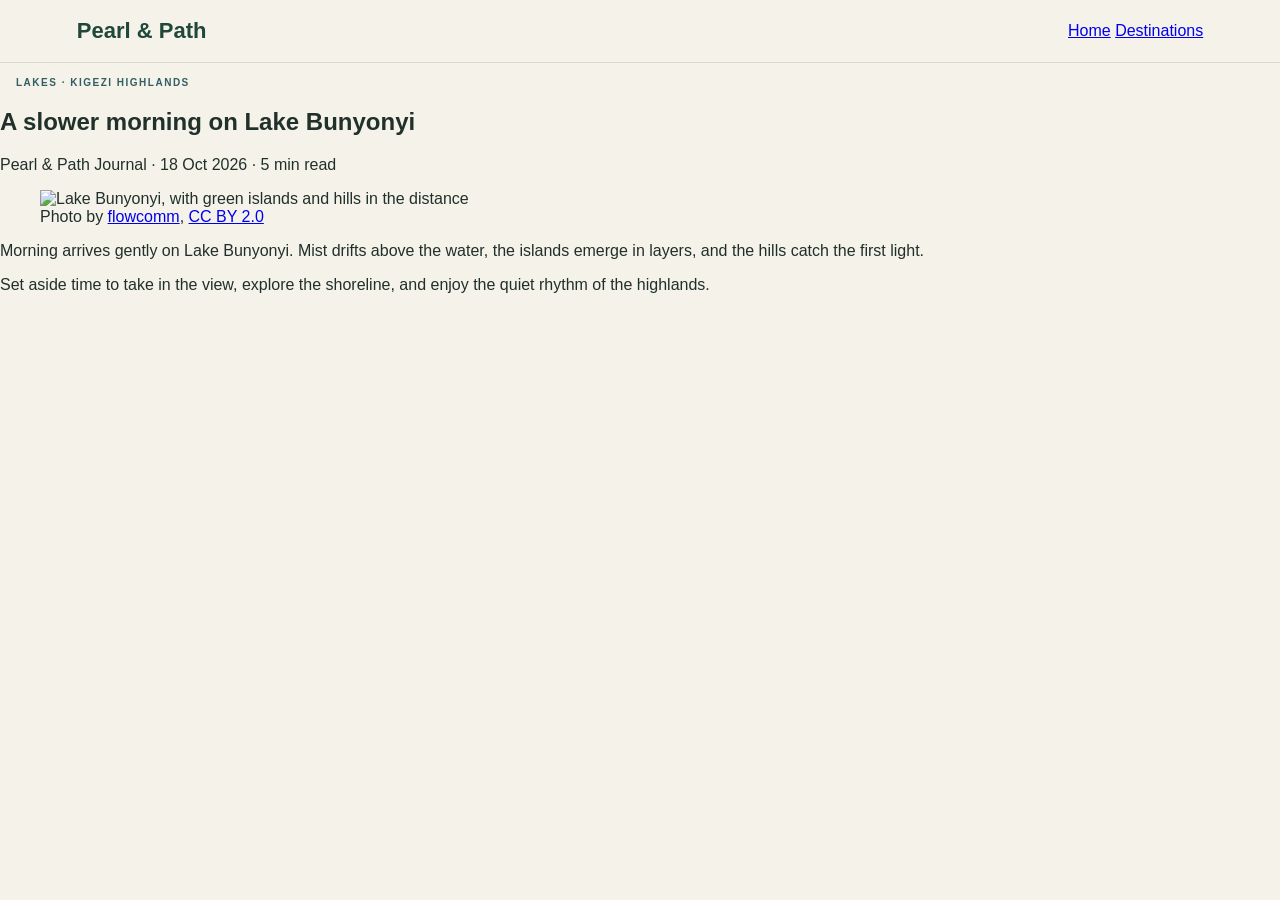
==== article.html @ 45f7110b "Add article page for Lake Bunyonyi" ====
<!DOCTYPE html>
<html lang="en">
<head>
  <meta charset="UTF-8">
  <meta name="viewport" content="width=device-width, initial-scale=1.0">
  <meta name="description" content="A quiet escape among the islands of Lake Bunyonyi, Uganda.">
  <title>Lake Bunyonyi | Pearl &amp; Path</title>
  <link rel="stylesheet" href="styling.css">
</head>
<body>
<header class="site-header">
  <a class="brand" href="index.html">Pearl &amp; Path</a>

  <nav aria-label="Main navigation">
    <a href="index.html">Home</a>
    <a href="index.html#places">Destinations</a>
  </nav>
</header>

<main>
  <article class="article-page">
    <p class="card-category">LAKES · KIGEZI HIGHLANDS</p>

    <h1>A slower morning on Lake Bunyonyi</h1>

    <p class="article-meta">Pearl &amp; Path Journal · 18 Oct 2026 · 5 min read</p>

    <figure class="article-image">
      <img
        src="https://commons.wikimedia.org/wiki/Special:FilePath/Lake_Bunyonyi,_Uganda.jpg?width=1600"
        alt="Lake Bunyonyi, with green islands and hills in the distance"
      >
      <figcaption>
        Photo by
        <a href="https://commons.wikimedia.org/wiki/File:Lake_Bunyonyi,_Uganda.jpg">flowcomm</a>,
        <a href="https://creativecommons.org/licenses/by/2.0/">CC BY 2.0</a>
      </figcaption>
    </figure>

    <div class="article-copy">
      <p>
        Morning arrives gently on Lake Bunyonyi. Mist drifts above the water,
        the islands emerge in layers, and the hills catch the first light.
      </p>

      <p>
        Set aside time to take in the view, explore the shoreline, and enjoy
        the quiet rhythm of the highlands.
      </p>
    </div>
  </article>
</main>
</body>
</html>
---- styling.css ----
body {
  margin: 0;
  font-family: Arial, sans-serif;
  background: #f5f2e9;
  color: #20302a;
}

.site-header {
  display: flex;
  align-items: center;
  justify-content: space-between;
  gap: 24px;
  padding: 18px 6%;
  border-bottom: 1px solid #ddd8ce;
}

.brand {
  color: #21473a;
  font-size: 22px;
  font-weight: 700;
  text-decoration: none;
}

.brand span {
  color: #bd764c;
  font-family: Georgia, serif;
  font-style: italic;
}

.site-nav {
  display: flex;
  gap: 30px;
}

.site-nav a,
.header-cta {
  color: #20302a;
  font-size: 14px;
  text-decoration: none;
}

.site-nav a:hover {
  color: #315e63;
}

.header-cta {
  padding: 10px 14px;
  border: 1px solid #21473a;
  color: #21473a;
  transition: background-color 0.2s, color 0.2s;
}

.header-cta:hover {
  background: #21473a;
  color: #fffefa;
}

.hero {
  position: relative;
  display: flex;
  align-items: center;
  min-height: 480px;
  overflow: hidden;
  padding: 72px 8%;
  background: linear-gradient(120deg, #193d43, #21473a 60%, #315e63);
  color: #fffefa;
}

.hero::after {
  content: "";
  position: absolute;
  top: -140px;
  right: -100px;
  width: 420px;
  height: 420px;
  border: 1px solid rgba(245, 242, 233, 0.25);
  border-radius: 50%;
  box-shadow:
    0 0 0 35px rgba(245, 242, 233, 0.05),
    0 0 0 75px rgba(245, 242, 233, 0.04);
}

.hero-content {
  position: relative;
  z-index: 1;
  max-width: 680px;
}

.hero-label {
  margin-bottom: 20px;
  color: #d8c4a1;
  font-size: 11px;
  font-weight: 700;
  letter-spacing: 2px;
}

.hero h1 {
  max-width: 600px;
  margin: 0 0 18px;
  font-size: clamp(40px, 7vw, 76px);
  line-height: 1.05;
  letter-spacing: -2px;
}

.hero-description {
  max-width: 500px;
  color: rgba(255, 254, 250, 0.82);
  font-size: 16px;
  line-height: 1.7;
}

.hero-button {
  display: inline-block;
  margin-top: 12px;
  padding: 13px 18px;
  background: #f4efe3;
  color: #21473a;
  font-size: 13px;
  font-weight: 700;
  text-decoration: none;
  transition: background-color 0.2s, transform 0.2s;
}

.hero-button:hover {
  transform: translateY(-2px);
  background: #fffefa;
}

.places-section {
  max-width: 1100px;
  margin: 0 auto;
  padding: 70px 24px;
}

.section-heading {
  max-width: 600px;
  margin-bottom: 32px;
}

.section-label,
.card-category {
  color: #315e63;
  font-size: 11px;
  font-weight: 700;
  letter-spacing: 1.5px;
}

.section-heading h2 {
  margin: 8px 0;
  color: #21473a;
  font-size: clamp(30px, 5vw, 44px);
}

.section-heading > p:last-child {
  color: #626b64;
  line-height: 1.6;
}

.destination-grid {
  display: grid;
  grid-template-columns: repeat(3, minmax(0, 1fr));
  gap: 24px;
}

.destination-card {
  overflow: hidden;
  background: #fffefa;
  border: 1px solid #e4dfd4;
}

.card-image {
  margin: 0;
}

.card-image img {
  display: block;
  width: 100%;
  aspect-ratio: 1.5;
  object-fit: cover;
}

.card-image figcaption {
  padding: 7px 14px;
  color: #69716a;
  font-size: 10px;
}

.card-image figcaption a {
  color: #21473a;
}

.card-category {
  margin: 14px 16px 8px;
  font-size: 10px;
}

.destination-card h3 {
  margin: 0 16px 8px;
  color: #20302a;
  font-size: 19px;
  line-height: 1.35;
}

.card-description {
  margin: 0 16px 18px;
  color: #626b64;
  font-size: 13px;
  line-height: 1.6;
}

.card-details {
  display: flex;
  align-items: center;
  gap: 9px;
  margin: 0 16px;
  padding: 12px 0;
  border-top: 1px solid #e4dfd4;
  color: #626b64;
  font-size: 11px;
}

.author-avatar {
  display: inline-flex;
  width: 28px;
  height: 28px;
  align-items: center;
  justify-content: center;
  border-radius: 50%;
  background: #21473a;
  color: #fffefa;
  font-weight: 700;
}

.read-time {
  margin-left: auto;
}

@media (max-width: 760px) {
  .destination-grid {
    grid-template-columns: repeat(2, minmax(0, 1fr));
  }
}

@media (max-width: 520px) {
  .destination-grid {
    grid-template-columns: 1fr;
  }
}
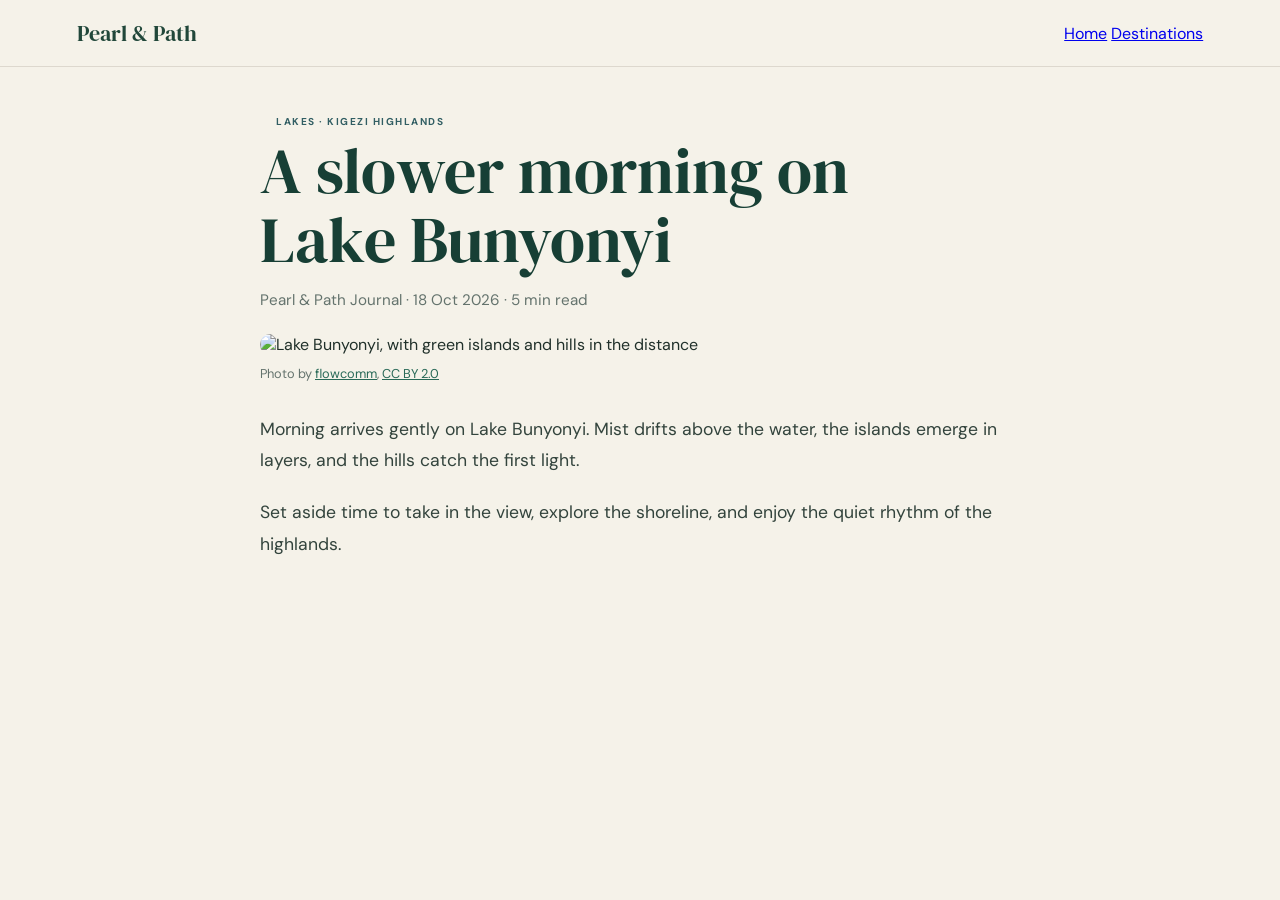
==== commit 76b820a3: "Add editorial web fonts" ====
--- a/article.html
+++ b/article.html
@@ -4,6 +4,9 @@
   <meta charset="UTF-8">
   <meta name="viewport" content="width=device-width, initial-scale=1.0">
   <meta name="description" content="A quiet escape among the islands of Lake Bunyonyi, Uganda.">
+  <link rel="preconnect" href="https://fonts.googleapis.com">
+<link rel="preconnect" href="https://fonts.gstatic.com" crossorigin>
+<link href="https://fonts.googleapis.com/css2?family=DM+Sans:wght@400;500;600;700&family=DM+Serif+Display&display=swap" rel="stylesheet">
   <title>Lake Bunyonyi | Pearl &amp; Path</title>
   <link rel="stylesheet" href="styling.css">
 </head>
--- a/styling.css
+++ b/styling.css
@@ -245,4 +245,167 @@
   .destination-grid {
     grid-template-columns: 1fr;
   }
-}+}
+
+/* Lake Bunyonyi article page */
+.article-page {
+  width: min(100% - 2rem, 760px);
+  margin: 3rem auto 5rem;
+}
+
+.article-page h1 {
+  max-width: 680px;
+  margin: 0.5rem 0 1rem;
+  color: #173f35;
+  font-size: clamp(2.25rem, 6vw, 4rem);
+  line-height: 1.08;
+}
+
+.article-meta {
+  margin-bottom: 1.5rem;
+  color: #64736d;
+  font-size: 0.95rem;
+}
+
+.article-image {
+  margin: 0 0 2rem;
+}
+
+.article-image img {
+  display: block;
+  width: 100%;
+  max-height: 520px;
+  border-radius: 1rem;
+  object-fit: cover;
+}
+
+.article-image figcaption {
+  margin-top: 0.6rem;
+  color: #64736d;
+  font-size: 0.8rem;
+}
+
+.article-image figcaption a {
+  color: #286957;
+}
+
+.article-copy {
+  color: #33443d;
+  font-size: 1.1rem;
+  line-height: 1.8;
+}
+
+.article-copy p {
+  margin: 0 0 1.25rem;
+}
+
+@media (max-width: 600px) {
+  .article-page {
+    margin-top: 2rem;
+  }
+
+  .article-copy {
+    font-size: 1rem;
+  }
+}
+
+.site-footer {
+  display: grid;
+  justify-items: center;
+  gap: 0.75rem;
+  padding: 3rem 1.5rem;
+  background: #173f35;
+  color: #f7f4ed;
+  text-align: center;
+}
+
+.site-footer .brand {
+  color: #f7f4ed;
+  font-size: 1.4rem;
+  font-weight: 700;
+  text-decoration: none;
+}
+
+.site-footer p {
+  margin: 0;
+  color: #d4e0d8;
+}
+
+.site-footer a:not(.brand) {
+  color: #e5c996;
+}
+
+.site-footer .footer-credit {
+  margin-top: 1rem;
+  font-size: 0.85rem;
+}
+
+/* Responsive Design */
+@media (max-width: 800px) {
+  .destination-grid {
+    grid-template-columns: repeat(2, minmax(0, 1fr));
+  }
+}
+
+@media (max-width: 560px) {
+  .destination-grid {
+    grid-template-columns: 1fr;
+  }
+
+  .site-header {
+    flex-wrap: wrap;
+    gap: 1rem;
+  }
+
+  .site-header nav {
+    flex-wrap: wrap;
+    gap: 0.75rem;
+  }
+}
+
+/* Focus Styles */
+a:focus-visible,
+button:focus-visible {
+  outline: 3px solid #b45309;
+  outline-offset: 4px;
+  border-radius: 0.25rem;
+}
+
+.site-footer a:focus-visible {
+  outline-color: #e5c996;
+}
+
+.about-section {
+  width: min(100% - 2rem, 900px);
+  margin: 4rem auto;
+  padding: clamp(2rem, 6vw, 4rem);
+  border-radius: 1.25rem;
+  background: #eee6d6;
+  text-align: center;
+}
+
+.about-section h2 {
+  margin: 0.5rem 0 1rem;
+  color: #173f35;
+  font-size: clamp(1.8rem, 4vw, 2.6rem);
+}
+
+/* styling the about section */
+.about-section > p:last-child {
+  max-width: 650px;
+  margin: 0 auto;
+  color: #33443d;
+  font-size: 1.05rem;
+  line-height: 1.8;
+}
+body {
+  font-family: "DM Sans", sans-serif;
+}
+
+h1,
+h2,
+h3,
+.brand {
+  font-family: "DM Serif Display", serif;
+  font-weight: 400;
+}
